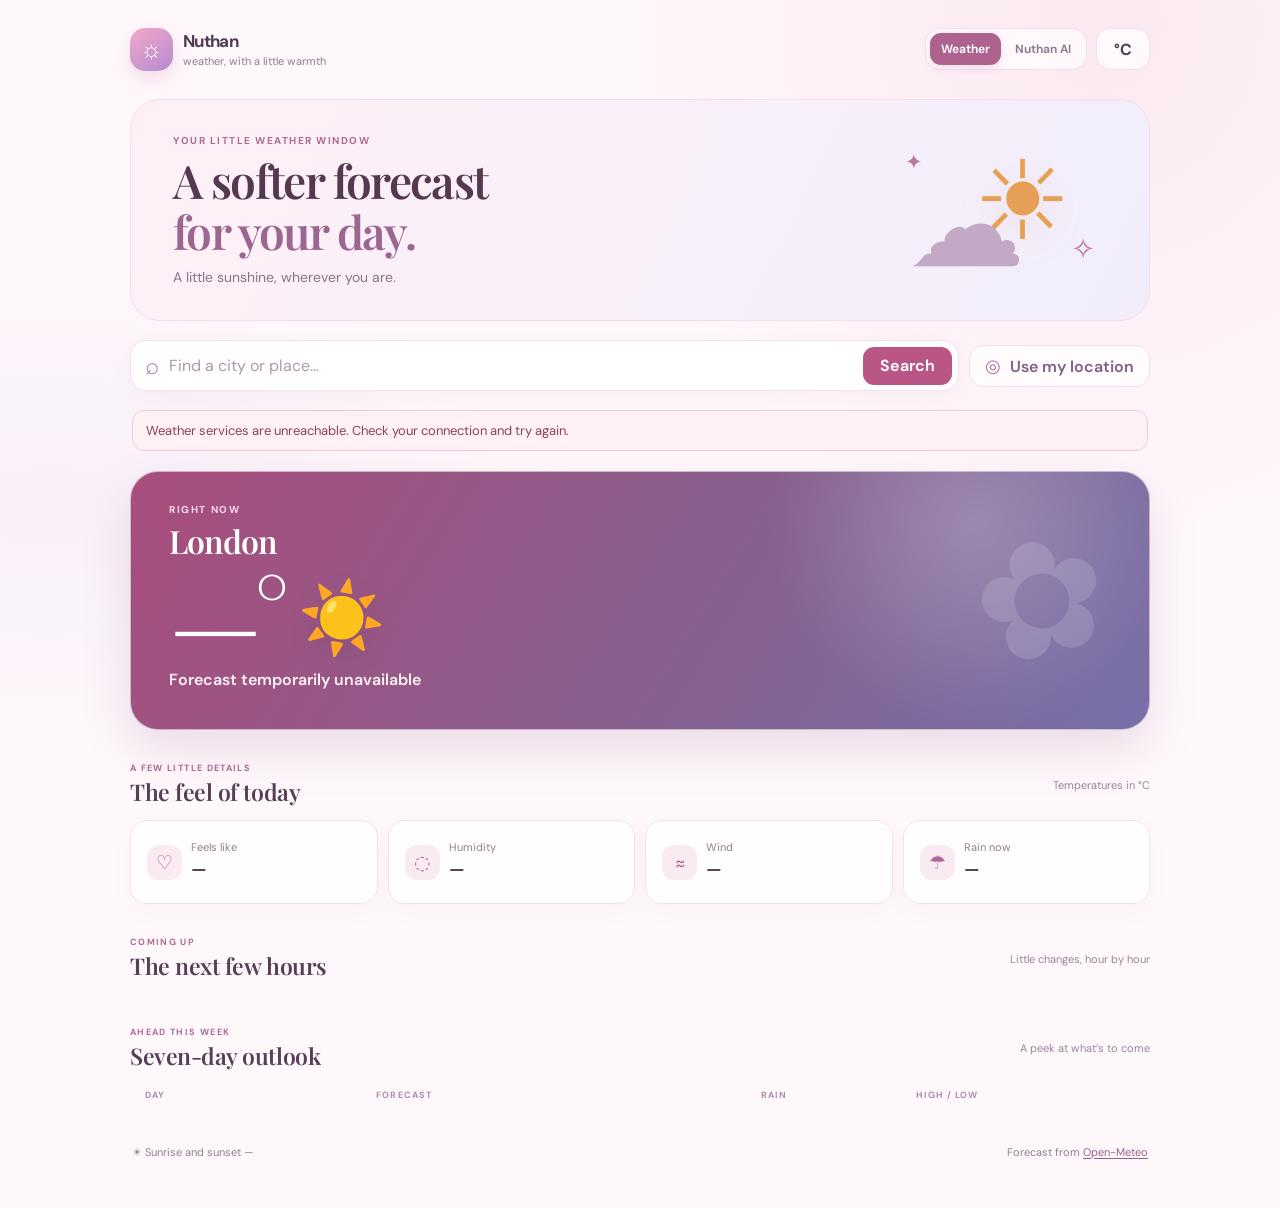
==== pwa/index.html @ 17df4733 "Deploy Nuthan Weather PWA Co-authored-by: Copilot App <223556219+Copilot@users.noreply.github.com>" ====
<!doctype html>
<html lang="en">
<head>
  <meta charset="utf-8">
  <meta name="viewport" content="width=device-width, initial-scale=1, viewport-fit=cover">
  <meta name="theme-color" content="#fff7fb">
  <meta name="description" content="A lovely little weather app for wherever your day takes you.">
  <meta name="mobile-web-app-capable" content="yes">
  <meta name="apple-mobile-web-app-capable" content="yes">
  <meta name="apple-mobile-web-app-status-bar-style" content="default">
  <meta name="apple-mobile-web-app-title" content="Nuthan Weather">
  <link rel="manifest" href="./manifest.webmanifest">
  <link rel="icon" href="./icons/sun.svg" type="image/svg+xml">
  <link rel="apple-touch-icon" href="./icons/apple-touch-icon.png">
  <link rel="stylesheet" href="./styles.css">
  <title>Nuthan Weather</title>
</head>
<body>
  <main class="shell">
    <header class="topbar">
      <a class="brand" href="./" aria-label="Nuthan Weather home">
        <span class="brand-icon" aria-hidden="true">☼</span>
        <span><strong>Nuthan</strong><small>weather, with a little warmth</small></span>
      </a>
      <div class="top-actions">
        <nav class="app-nav" aria-label="App sections">
          <button id="weather-tab" class="nav-button active" type="button" aria-pressed="true">Weather</button>
          <button id="chat-tab" class="nav-button" type="button" aria-pressed="false">Nuthan AI</button>
        </nav>
        <button id="unit-toggle" class="unit-toggle" type="button" aria-label="Switch temperature units">°C</button>
        <button id="install-button" class="install-button" type="button" hidden>Install app</button>
      </div>
    </header>

    <div id="weather-view">
    <section class="welcome">
      <div>
        <p class="eyebrow">YOUR LITTLE WEATHER WINDOW</p>
        <h1>A softer forecast<br><span>for your day.</span></h1>
        <p class="welcome-copy">A little sunshine, wherever you are.</p>
      </div>
      <div class="welcome-art" aria-hidden="true">
        <span class="art-sun">☀</span><span class="art-cloud">☁</span>
        <span class="art-sparkle sparkle-one">✦</span><span class="art-sparkle sparkle-two">✧</span>
      </div>
    </section>

    <section class="location-tools" aria-label="Choose a location">
      <form id="search-form" class="search-form">
        <label class="sr-only" for="city-search">Search for a city</label>
        <span class="search-icon" aria-hidden="true">⌕</span>
        <input id="city-search" type="search" placeholder="Find a city or place…" maxlength="80" autocomplete="off">
        <button type="submit">Search</button>
      </form>
      <button id="location-button" class="location-button" type="button">
        <span aria-hidden="true">◎</span> Use my location
      </button>
    </section>
    <div id="search-results" class="search-results" aria-live="polite"></div>
    <div id="status" class="status" role="status" aria-live="polite"></div>

    <section id="weather-content" aria-live="polite">
      <article id="current-card" class="current-card" aria-label="Current weather">
        <div class="current-copy">
          <p class="current-label">RIGHT NOW</p>
          <h2 id="place-name">London</h2>
          <p id="local-time" class="local-time"></p>
          <div class="temperature-line"><span id="temperature" class="temperature">—°</span><span id="weather-icon" class="weather-icon" aria-hidden="true">☀️</span></div>
          <p id="condition" class="condition">Gathering your forecast…</p>
          <p id="high-low" class="high-low"></p>
        </div>
        <div class="current-flower" aria-hidden="true">✿</div>
      </article>

      <section class="details-section" aria-labelledby="details-heading">
        <div class="section-title-row">
          <div><p class="eyebrow">A FEW LITTLE DETAILS</p><h2 id="details-heading">The feel of today</h2></div>
          <span class="units-note">Temperatures in <span id="unit-note">°C</span></span>
        </div>
        <div class="metric-grid">
          <article class="metric-card"><span class="metric-icon" aria-hidden="true">♡</span><span class="metric-label">Feels like</span><strong id="feels-like">—</strong></article>
          <article class="metric-card"><span class="metric-icon" aria-hidden="true">◌</span><span class="metric-label">Humidity</span><strong id="humidity">—</strong></article>
          <article class="metric-card"><span class="metric-icon" aria-hidden="true">≈</span><span class="metric-label">Wind</span><strong id="wind">—</strong></article>
          <article class="metric-card"><span class="metric-icon" aria-hidden="true">☂</span><span class="metric-label">Rain now</span><strong id="rain-now">—</strong></article>
        </div>
      </section>

      <section class="forecast-section" aria-labelledby="hourly-heading">
        <div class="section-title-row">
          <div><p class="eyebrow">COMING UP</p><h2 id="hourly-heading">The next few hours</h2></div>
          <span class="soft-note">Little changes, hour by hour</span>
        </div>
        <div id="hourly-list" class="hourly-list"></div>
      </section>

      <section class="forecast-section" aria-labelledby="daily-heading">
        <div class="section-title-row">
          <div><p class="eyebrow">AHEAD THIS WEEK</p><h2 id="daily-heading">Seven-day outlook</h2></div>
          <span class="soft-note">A peek at what’s to come</span>
        </div>
        <div class="daily-heading" aria-hidden="true"><span>DAY</span><span>FORECAST</span><span>RAIN</span><span>HIGH / LOW</span></div>
        <div id="daily-list" class="daily-list"></div>
      </section>

      <footer class="footer">
        <span id="sunrise-sunset">☀ Sunrise and sunset —</span>
        <span>Forecast from <a href="https://open-meteo.com/" target="_blank" rel="noreferrer">Open-Meteo</a></span>
      </footer>
    </section>
    </div>

    <section id="chat-view" class="chat-view" hidden>
      <div class="chat-heading">
        <p class="eyebrow">A HELPFUL LITTLE SIDEKICK</p>
        <h1>A thought partner<br><span>for your day.</span></h1>
        <p class="welcome-copy">Ask Nuthan to explain, brainstorm, or help you write.</p>
      </div>
      <form id="key-form" class="key-card">
        <label for="api-key">Gemini API key</label>
        <p>Your key stays in this page session and is sent to Google when you chat. It is not saved on this device.</p>
        <div class="key-entry">
          <input id="api-key" type="password" placeholder="Paste your Gemini API key" autocomplete="off" spellcheck="false">
          <button id="save-key" type="submit">Use key</button>
        </div>
        <div class="key-footer">
          <span id="key-status" role="status" aria-live="polite">No key added</span>
          <a href="https://aistudio.google.com/app/apikey" target="_blank" rel="noreferrer">Get a key ↗</a>
          <button id="forget-key" type="button">Forget key</button>
        </div>
      </form>
      <div id="chat-messages" class="chat-messages" aria-live="polite">
        <article class="chat-bubble assistant-bubble"><strong>Nuthan</strong><p>Hi there! What would you like a hand with?</p></article>
      </div>
      <form id="chat-form" class="chat-form">
        <label class="sr-only" for="chat-prompt">Message Nuthan</label>
        <textarea id="chat-prompt" rows="2" maxlength="4000" placeholder="Write a message…" required></textarea>
        <button id="send-message" type="submit">Send</button>
      </form>
      <div id="chat-status" class="status" role="status" aria-live="polite"></div>
      <p class="chat-disclaimer">AI responses can be inaccurate. Please don’t share sensitive information.</p>
    </section>

    <noscript><p class="status error">Please enable JavaScript to use Nuthan Weather.</p></noscript>
  </main>
  <script src="./app.js" defer></script>
</body>
</html>
---- pwa/styles.css ----
@import url("https://fonts.googleapis.com/css2?family=DM+Sans:wght@400;500;600;700&family=Playfair+Display:wght@500;600;700&display=swap");

:root {
  font-family: "DM Sans", "Segoe UI", sans-serif;
  color: #503b51;
  background: #fff8fb;
  font-synthesis: none;
  text-rendering: optimizeLegibility;
  -webkit-font-smoothing: antialiased;
  --ink: #503b51;
  --muted: #927a90;
  --rose: #b95686;
  --lavender: #8873ad;
  --border: #f0e1eb;
  --card: rgba(255, 255, 255, .86);
}

* { box-sizing: border-box; }
body {
  min-width: 320px;
  min-height: 100vh;
  margin: 0;
  background:
    radial-gradient(ellipse at 86% 2%, rgba(246, 211, 229, .42), transparent 31rem),
    radial-gradient(ellipse at 4% 42%, rgba(236, 222, 246, .34), transparent 29rem),
    #fff8fb;
}
button, input { font: inherit; }
button { -webkit-tap-highlight-color: transparent; }
button:focus-visible, input:focus-visible, a:focus-visible {
  outline: 3px solid #b95686;
  outline-offset: 3px;
}
.shell { width: min(100% - 44px, 1020px); margin: 0 auto; padding: 24px 0 36px; }
.topbar, .brand, .top-actions, .location-tools, .search-form, .section-title-row, .footer {
  display: flex; align-items: center;
}
.topbar { justify-content: space-between; min-height: 50px; }
.brand { gap: 10px; color: inherit; text-decoration: none; }
.brand-icon {
  display: grid; width: 43px; height: 43px; place-items: center; border-radius: 15px;
  color: white; background: linear-gradient(145deg, #f2a8c7, #b48bd2);
  box-shadow: 0 8px 20px rgba(181, 111, 157, .2); font-size: 25px;
}
.brand strong { display: block; font-size: 17px; letter-spacing: -.04em; }
.brand small { display: block; margin-top: 2px; color: var(--muted); font-size: 11px; }
.top-actions { gap: 9px; }
.app-nav { display: flex; gap: 3px; padding: 4px; border: 1px solid var(--border); border-radius: 15px; background: rgba(255,255,255,.7); }
.nav-button { min-height: 32px; padding: 0 11px; border: 0; border-radius: 11px; color: #8f7890; background: transparent; cursor: pointer; font-size: 12px; font-weight: 650; }
.nav-button.active { color: #fff; background: #ae638f; box-shadow: 0 3px 8px rgba(160,82,128,.16); }
.unit-toggle, .install-button, .location-button {
  min-height: 42px; border: 1px solid var(--border); border-radius: 14px;
  background: rgba(255, 255, 255, .76); color: var(--ink); cursor: pointer;
}
.unit-toggle { min-width: 54px; font-weight: 700; }
.install-button { padding: 0 15px; color: #fff; border-color: transparent; background: var(--rose); font-weight: 650; }
.welcome { display: flex; position: relative; min-height: 222px; align-items: center; justify-content: space-between; overflow: hidden; margin: 25px 0 19px; padding: 30px 42px; border: 1px solid #f4dce8; border-radius: 30px; background: linear-gradient(115deg, #fff0f6, #f5effb 75%, #f1edfb); }
.eyebrow { margin: 0 0 8px; color: #ae6a91; font-size: 10px; font-weight: 700; letter-spacing: .15em; }
.welcome h1 { margin: 0; color: #543950; font: 600 clamp(32px, 5vw, 46px)/1.1 "Playfair Display", Georgia, serif; letter-spacing: -.035em; }
.welcome h1 span { color: #9b668f; }
.welcome-copy { margin: 12px 0 0; color: #8b7388; font-size: 14px; }
.welcome-art { position: relative; width: 220px; height: 160px; flex: 0 0 220px; }
.art-sun { position: absolute; top: 0; right: 35px; color: #e5a056; font-size: 110px; filter: drop-shadow(0 8px 16px rgba(217, 156, 87, .15)); }
.art-cloud { position: absolute; right: 82px; bottom: -13px; color: #c4a9c7; font-size: 118px; }
.art-sparkle { position: absolute; z-index: 1; color: #b77aa0; }
.sparkle-one { top: 18px; left: 18px; font-size: 21px; }
.sparkle-two { right: 12px; bottom: 22px; font-size: 29px; }
.location-tools { gap: 10px; }
.search-form { flex: 1; min-width: 0; gap: 8px; padding: 5px 6px 5px 14px; border: 1px solid var(--border); border-radius: 16px; background: #fff; box-shadow: 0 8px 26px rgba(120, 79, 111, .045); }
.search-icon { color: #ad78a0; font-size: 24px; line-height: 1; }
.search-form input { width: 100%; min-width: 0; height: 39px; border: 0; outline: 0; color: var(--ink); background: transparent; }
.search-form input::placeholder { color: #ac99aa; }
.search-form input:focus-visible { outline: 0; }
.search-form:focus-within { outline: 3px solid rgba(185, 86, 134, .26); outline-offset: 2px; }
.search-form button { min-height: 38px; padding: 0 17px; border: 0; border-radius: 11px; color: #fff; background: #b95686; cursor: pointer; font-weight: 650; }
.location-button { padding: 0 15px; color: #835e87; font-weight: 600; white-space: nowrap; }
.location-button span { margin-right: 5px; color: #bd6f9b; font-size: 18px; }
.search-results { display: grid; gap: 7px; margin-top: 9px; }
.place-result { min-height: 44px; padding: 9px 13px; border: 1px solid var(--border); border-radius: 12px; color: var(--ink); background: #fff; text-align: left; cursor: pointer; }
.place-result:hover { border-color: #dca8c4; background: #fff6fa; }
.status { min-height: 0; margin-top: 0; color: #856e83; font-size: 13px; }
.status:not(:empty) { margin: 10px 2px; }
.status.error { padding: 11px 13px; border: 1px solid #f0cbd6; border-radius: 12px; color: #8d4059; background: #fff1f4; }
.status.success { color: #6b7f63; }
.current-card { display: flex; position: relative; min-height: 255px; align-items: center; justify-content: space-between; overflow: hidden; margin-top: 20px; padding: 31px 38px; border: 1px solid rgba(255,255,255,.55); border-radius: 28px; color: white; background: radial-gradient(circle at 83% 20%, rgba(255,255,255,.22), transparent 13rem), linear-gradient(122deg, #a94d7c, #86618f 57%, #7770a9); box-shadow: 0 20px 48px rgba(134, 83, 132, .17); }
.current-label { margin: 0; color: #f9dce9; font-size: 10px; font-weight: 700; letter-spacing: .16em; }
.current-card h2 { margin: 7px 0 0; font: 600 clamp(23px, 4vw, 32px)/1.15 "Playfair Display", Georgia, serif; letter-spacing: -.025em; }
.local-time { margin: 6px 0 0; color: #f5dbe9; font-size: 13px; }
.temperature-line { display: flex; align-items: center; gap: 16px; margin-top: 7px; }
.temperature { font: 400 clamp(76px, 12vw, 108px)/.95 "Playfair Display", Georgia, serif; letter-spacing: -.075em; }
.weather-icon { font-size: clamp(45px, 8vw, 70px); filter: drop-shadow(0 7px 10px rgba(75, 41, 63, .12)); }
.condition { margin: 0; color: #fff1f7; font-size: 16px; font-weight: 600; }
.high-low { margin: 8px 0 0; color: #f5dbe9; font-size: 13px; }
.current-flower { position: absolute; right: 40px; color: rgba(255,255,255,.14); font-size: 160px; transform: rotate(-15deg); pointer-events: none; }
.details-section, .forecast-section { margin-top: 32px; }
.section-title-row { justify-content: space-between; gap: 16px; margin-bottom: 13px; }
.section-title-row .eyebrow { margin-bottom: 4px; font-size: 9px; }
.section-title-row h2 { margin: 0; color: #563f57; font: 600 23px/1.25 "Playfair Display", Georgia, serif; letter-spacing: -.02em; }
.units-note, .soft-note { color: #9a8498; font-size: 11px; }
.metric-grid { display: grid; grid-template-columns: repeat(4, minmax(0,1fr)); gap: 10px; }
.metric-card { display: grid; grid-template-columns: auto 1fr; align-items: center; column-gap: 9px; min-height: 84px; padding: 14px 16px; border: 1px solid var(--border); border-radius: 17px; background: var(--card); box-shadow: 0 8px 22px rgba(120,79,111,.04); }
.metric-icon { grid-row: span 2; display: grid; width: 35px; height: 35px; place-items: center; border-radius: 12px; color: #ae6793; background: #faeaf2; font-size: 19px; }
.metric-label { color: #937d91; font-size: 11px; }
.metric-card strong { align-self: start; color: #523d53; font-size: 17px; }
.hourly-list { display: grid; grid-template-columns: repeat(6,minmax(0,1fr)); gap: 9px; }
.hour-card { display: grid; justify-items: center; gap: 6px; min-height: 112px; padding: 13px 6px; border: 1px solid var(--border); border-radius: 17px; background: var(--card); text-align: center; }
.hour-time { color: #8d778e; font-size: 11px; }
.hour-icon { font-size: 24px; }
.hour-temp { color: #503b51; font-weight: 700; }
.hour-rain { color: #8a76ad; font-size: 10px; }
.daily-heading, .day-row { display: grid; grid-template-columns: 1fr 1.7fr .65fr 1fr; align-items: center; gap: 12px; }
.daily-heading { padding: 5px 15px 8px; color: #ae8da6; font-size: 9px; font-weight: 700; letter-spacing: .12em; }
.day-row { min-height: 57px; margin-top: 7px; padding: 8px 15px; border: 1px solid var(--border); border-radius: 15px; background: var(--card); }
.day-name { color: #604a61; font-size: 12px; font-weight: 650; }
.day-weather { display: flex; align-items: center; gap: 8px; color: #8b778c; font-size: 11px; }
.day-weather-icon { font-size: 20px; }
.day-rain { color: #8a76ad; font-size: 11px; }
.day-temps { display: flex; justify-content: flex-end; gap: 12px; color: #503b51; font-size: 12px; font-weight: 650; }
.day-temps span:last-child { color: #a58fa4; font-weight: 500; }
.footer { justify-content: space-between; gap: 15px; margin-top: 23px; padding: 13px 2px; color: #927d91; font-size: 11px; }
.footer a { color: #98618b; text-decoration-thickness: 1px; text-underline-offset: 2px; }
.chat-view { max-width: 760px; margin: 28px auto 0; }
.chat-heading { padding: 29px 32px; border: 1px solid #f3dce8; border-radius: 25px; background: linear-gradient(115deg,#fff0f6,#f4effb); }
.chat-heading h1 { margin: 0; color: #543950; font: 600 clamp(30px,5vw,43px)/1.1 "Playfair Display",Georgia,serif; letter-spacing: -.035em; }
.chat-heading h1 span { color: #9b668f; }
.chat-heading .welcome-copy { margin-bottom: 0; }
.key-card { margin-top: 15px; padding: 17px; border: 1px solid var(--border); border-radius: 17px; background: #fff; }
.key-card label { display: block; color: #5b435b; font-size: 13px; font-weight: 700; }
.key-card p { margin: 6px 0 11px; color: #8f7b8d; font-size: 11px; line-height: 1.55; }
.key-entry { display: flex; gap: 8px; }
.key-entry input, .chat-form textarea { width: 100%; min-width: 0; border: 1px solid #ecdde8; border-radius: 12px; padding: 11px 12px; color: var(--ink); background: #fffafd; }
.key-entry button, .chat-form button { min-width: 82px; border: 0; border-radius: 12px; padding: 0 14px; color: white; background: var(--rose); cursor: pointer; font-weight: 650; }
.key-footer { display: flex; align-items: center; gap: 14px; margin-top: 10px; color: #9a8498; font-size: 11px; }
.key-footer a { color: #98618b; }
.key-footer button { margin-left: auto; padding: 4px; border: 0; color: #927d91; background: transparent; cursor: pointer; text-decoration: underline; text-underline-offset: 2px; font-size: 11px; }
.chat-messages { display: grid; gap: 10px; min-height: 105px; max-height: 42vh; overflow: auto; margin-top: 15px; padding: 14px; border: 1px solid var(--border); border-radius: 18px; background: rgba(255,255,255,.6); }
.chat-bubble { width: fit-content; max-width: 88%; padding: 12px 15px; border: 1px solid #f0e1eb; border-radius: 15px; background: white; }
.chat-bubble strong { color: #98618b; font-size: 11px; }
.chat-bubble p { margin: 5px 0 0; color: #57465a; font-size: 13px; line-height: 1.6; white-space: pre-wrap; overflow-wrap: anywhere; }
.user-bubble { justify-self: end; border-color: #eed5e4; background: #fff0f6; }
.chat-form { display: flex; align-items: stretch; gap: 9px; margin-top: 10px; }
.chat-form textarea { min-height: 54px; resize: vertical; }
.chat-form button { min-width: 80px; }
.chat-form button:disabled { cursor: wait; opacity: .65; }
.chat-disclaimer { color: #99889a; font-size: 10px; text-align: center; }
.sr-only { position: absolute; width: 1px; height: 1px; padding: 0; margin: -1px; overflow: hidden; clip: rect(0,0,0,0); white-space: nowrap; border: 0; }

@media (max-width: 700px) {
  .shell { width: min(100% - 30px, 560px); padding-top: max(13px, env(safe-area-inset-top)); padding-bottom: max(22px, env(safe-area-inset-bottom)); }
  .welcome { min-height: 196px; padding: 25px 23px; border-radius: 24px; }
  .welcome-art { width: 145px; height: 135px; flex-basis: 145px; margin-right: -17px; }
  .art-sun { right: 10px; font-size: 84px; }
  .art-cloud { right: 28px; bottom: -10px; font-size: 92px; }
  .sparkle-one { left: 1px; }
  .location-tools { align-items: stretch; flex-direction: column; }
  .location-button { min-height: 43px; }
  .current-card { min-height: 235px; padding: 26px 23px; border-radius: 23px; }
  .current-flower { right: -5px; font-size: 130px; }
  .metric-grid { grid-template-columns: repeat(2,minmax(0,1fr)); }
  .hourly-list { grid-template-columns: repeat(3,minmax(0,1fr)); }
  .hour-card { min-height: 102px; }
}
@media (max-width: 430px) {
  .topbar { align-items: flex-start; gap: 8px; }
  .top-actions { flex-wrap: wrap; justify-content: flex-end; gap: 6px; }
  .app-nav { order: 2; width: 100%; justify-content: center; }
  .nav-button { padding: 0 9px; }
  .unit-toggle, .install-button { min-height: 38px; }
  .brand small { font-size: 10px; }
  .welcome { min-height: 180px; padding: 22px 18px; }
  .welcome h1 { font-size: 33px; }
  .welcome-art { width: 103px; flex-basis: 103px; margin-right: -20px; }
  .art-sun { right: 2px; top: 8px; font-size: 70px; }
  .art-cloud { right: 16px; font-size: 73px; }
  .welcome-copy { max-width: 205px; font-size: 12px; }
  .current-card { min-height: 218px; padding: 23px 19px; }
  .temperature-line { gap: 10px; }
  .section-title-row h2 { font-size: 21px; }
  .soft-note { display: none; }
  .daily-heading, .day-row { grid-template-columns: .9fr 1.4fr .55fr .9fr; gap: 5px; padding-right: 9px; padding-left: 9px; }
  .daily-heading { font-size: 8px; }
  .day-weather { gap: 4px; font-size: 10px; }
  .day-weather-icon { font-size: 17px; }
  .day-temps { gap: 5px; font-size: 11px; }
  .footer { align-items: flex-start; flex-direction: column; gap: 8px; }
  .chat-heading { padding: 23px 19px; }
  .key-card { padding: 13px; }
  .key-footer { gap: 9px; }
}
@media (prefers-reduced-motion: no-preference) {
  .current-card, .metric-card, .hour-card, .day-row { animation: appear .42s ease both; }
  @keyframes appear { from { opacity: 0; transform: translateY(5px); } to { opacity: 1; transform: translateY(0); } }
}
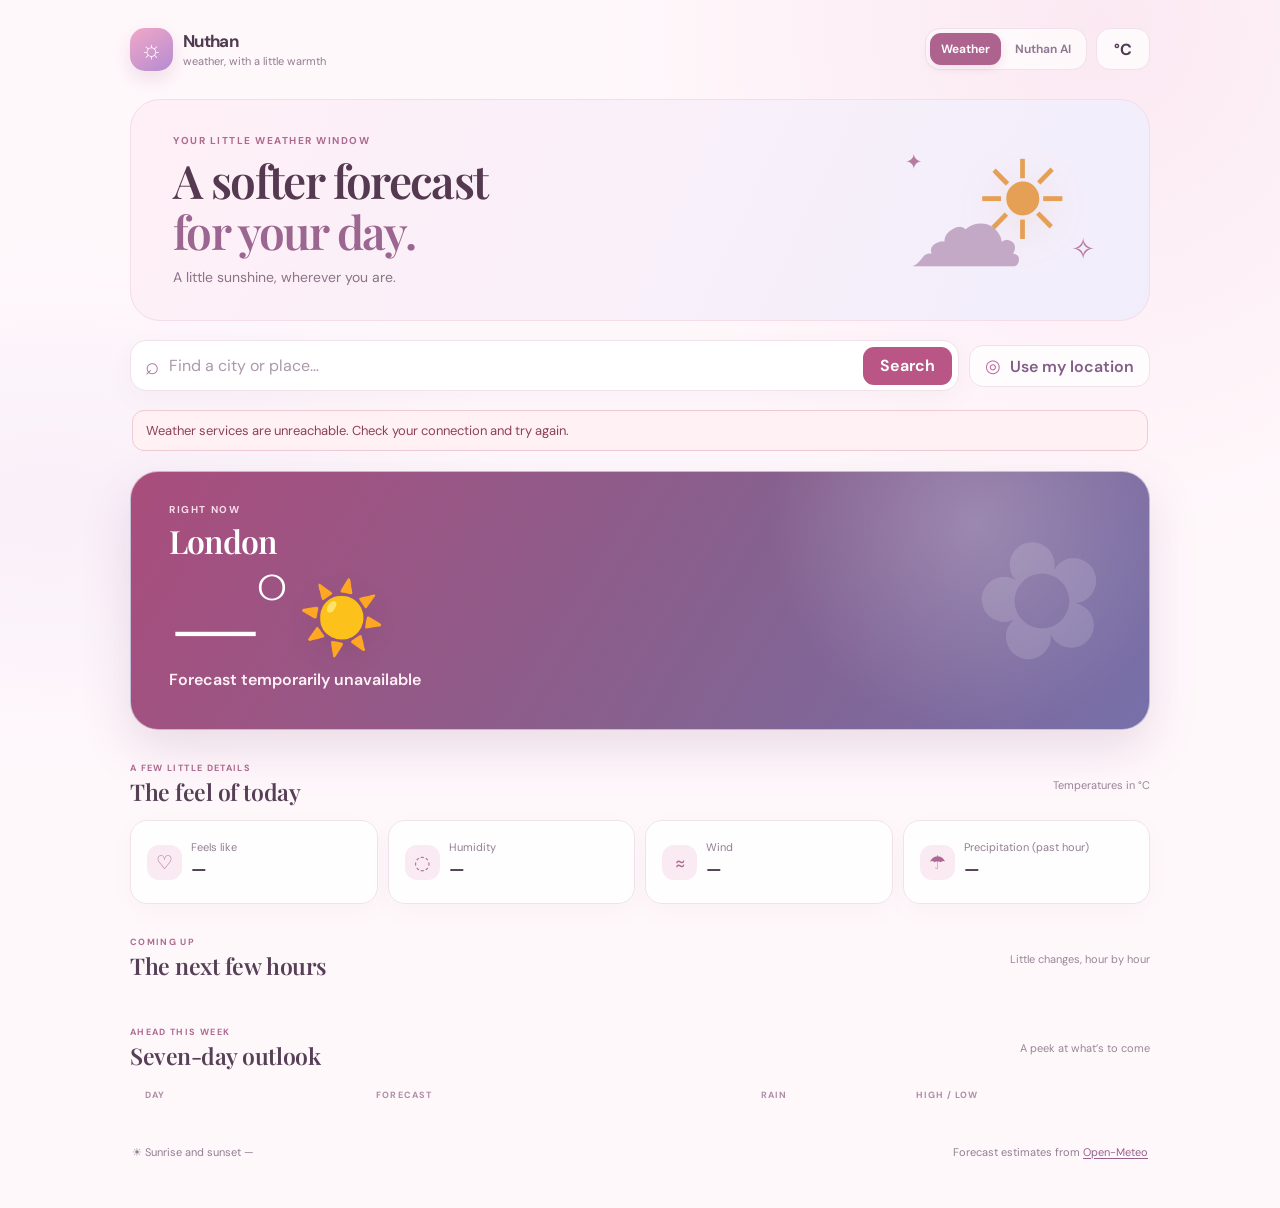
==== commit bafbc568: "Fix place-local weather time display Co-authored-by: Copilot App <223556219+Copilot@users.noreply.gi" ====
--- a/pwa/index.html
+++ b/pwa/index.html
@@ -81,7 +81,7 @@
           <article class="metric-card"><span class="metric-icon" aria-hidden="true">♡</span><span class="metric-label">Feels like</span><strong id="feels-like">—</strong></article>
           <article class="metric-card"><span class="metric-icon" aria-hidden="true">◌</span><span class="metric-label">Humidity</span><strong id="humidity">—</strong></article>
           <article class="metric-card"><span class="metric-icon" aria-hidden="true">≈</span><span class="metric-label">Wind</span><strong id="wind">—</strong></article>
-          <article class="metric-card"><span class="metric-icon" aria-hidden="true">☂</span><span class="metric-label">Rain now</span><strong id="rain-now">—</strong></article>
+          <article class="metric-card"><span class="metric-icon" aria-hidden="true">☂</span><span class="metric-label">Precipitation (past hour)</span><strong id="rain-now">—</strong></article>
         </div>
       </section>
 
@@ -104,7 +104,7 @@
 
       <footer class="footer">
         <span id="sunrise-sunset">☀ Sunrise and sunset —</span>
-        <span>Forecast from <a href="https://open-meteo.com/" target="_blank" rel="noreferrer">Open-Meteo</a></span>
+        <span>Forecast estimates from <a href="https://open-meteo.com/" target="_blank" rel="noreferrer">Open-Meteo</a></span>
       </footer>
     </section>
     </div>
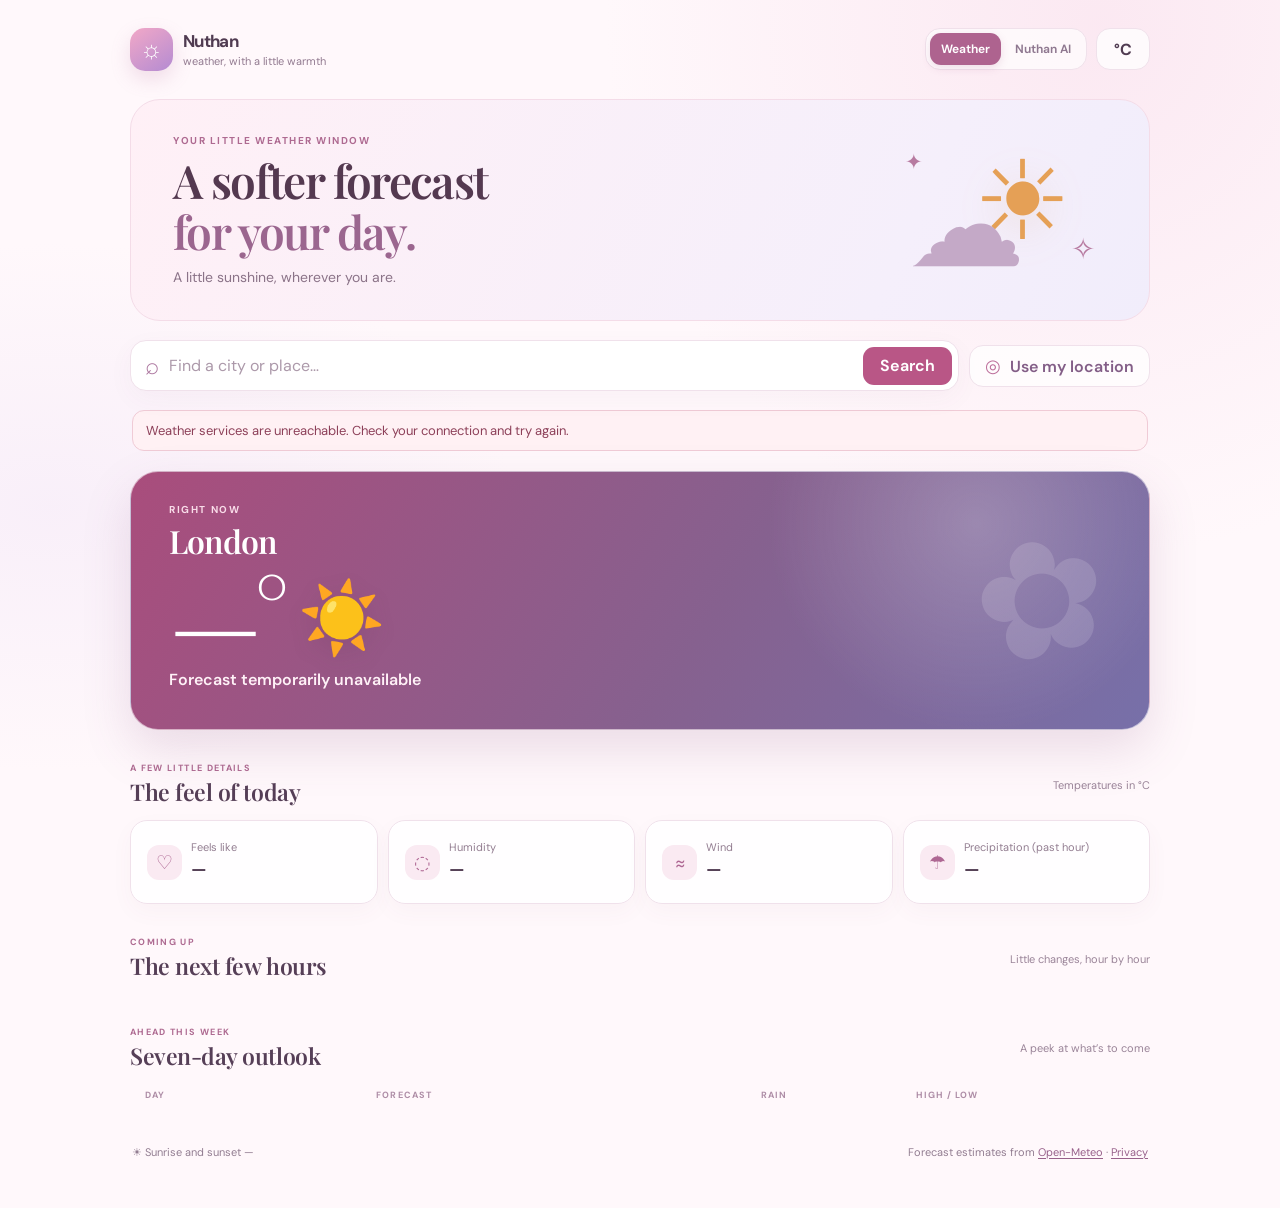
==== commit 5b269c06: "Add native Android weather app and Play build Co-authored-by: Copilot App <223556219+Copilot@users.n" ====
--- a/pwa/index.html
+++ b/pwa/index.html
@@ -104,7 +104,7 @@
 
       <footer class="footer">
         <span id="sunrise-sunset">☀ Sunrise and sunset —</span>
-        <span>Forecast estimates from <a href="https://open-meteo.com/" target="_blank" rel="noreferrer">Open-Meteo</a></span>
+        <span>Forecast estimates from <a href="https://open-meteo.com/" target="_blank" rel="noreferrer">Open-Meteo</a> · <a href="./privacy.html">Privacy</a></span>
       </footer>
     </section>
     </div>
